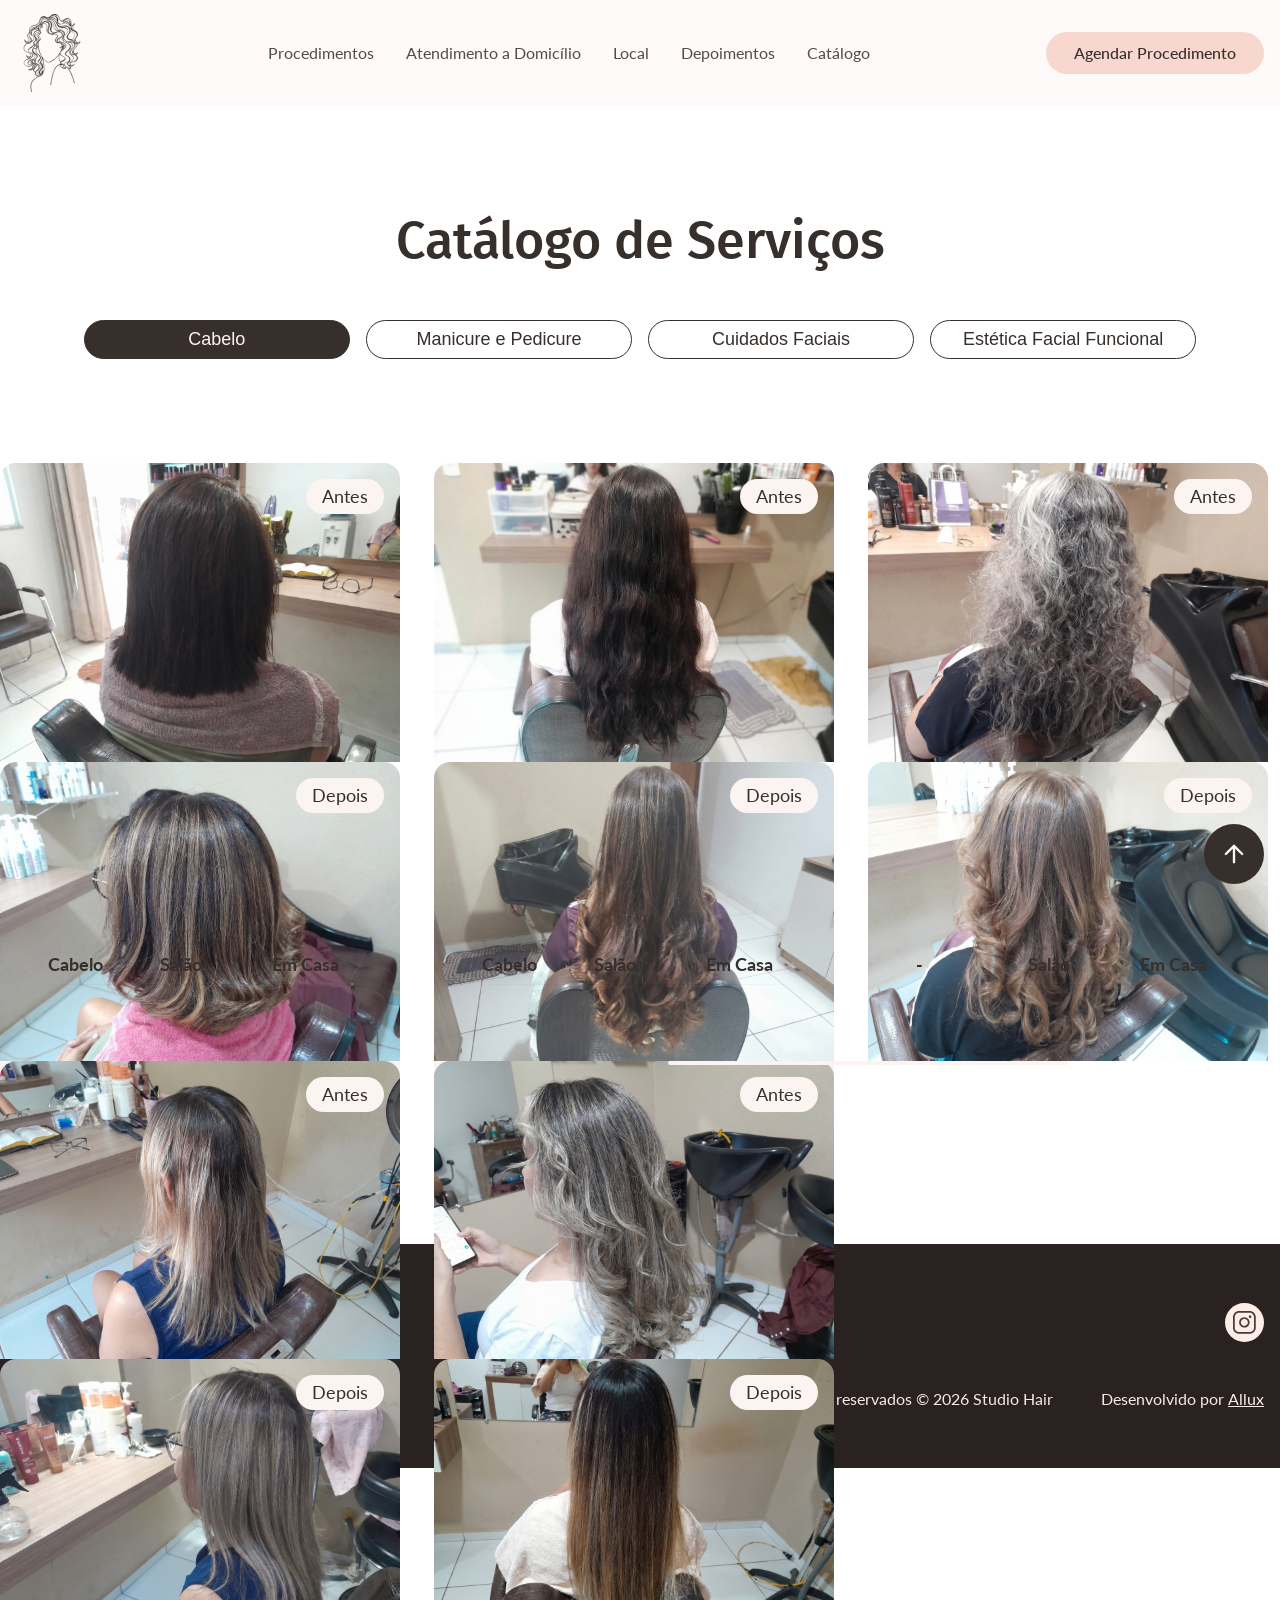
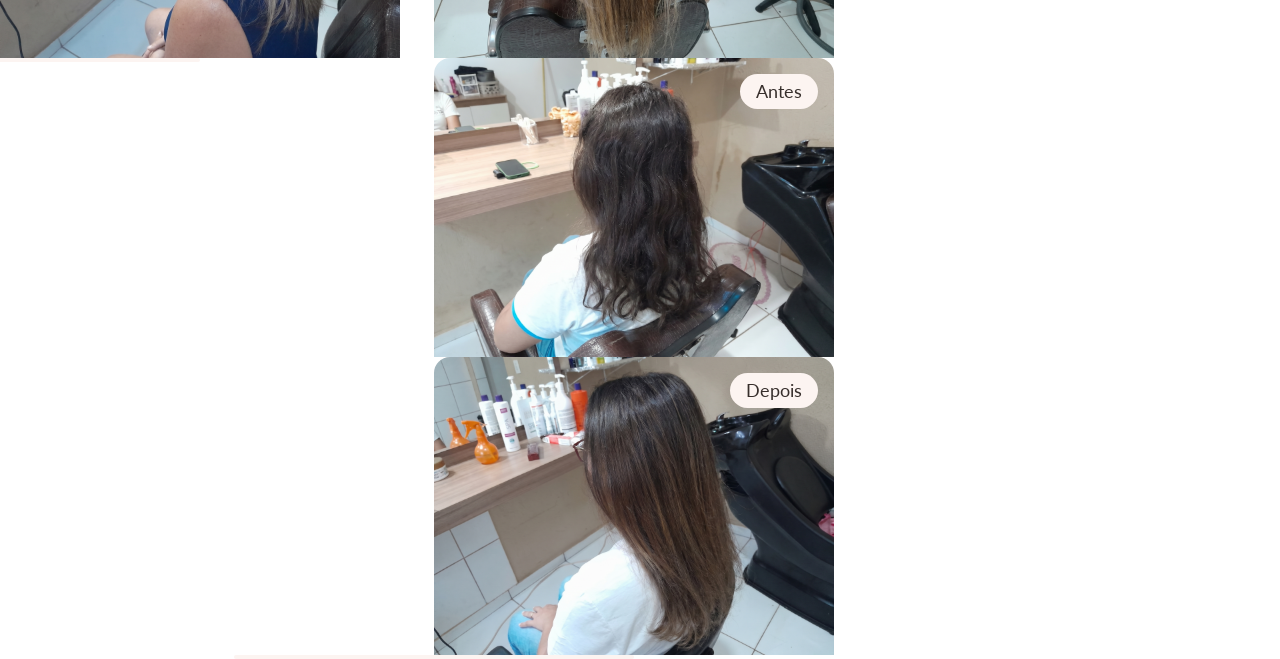
==== catalogo/index.html @ 872b5c4e "Envio de todos os arquivos do site studio hair" ====
<!DOCTYPE html>
<html lang="pt-BR">

<head>
  <meta charset="UTF-8">
  <meta name="viewport" content="width=device-width, initial-scale=1.0">
  <title>Catálogo de Serviços — Studio Hair Maringá</title>
  <meta name="description" content="Veja todos os serviços e preços do Studio Hair — manicure, pedicure, progressiva, embelezamento facial e estética. Atendimento no salão e a domicílio em Maringá.">

  <!-- Canonical -->
  <link rel="canonical" href="https://zambianchi-dev.github.io/Studio-Hair/catalogo.html">

  <!-- Favicon -->
  <link rel="icon" href="../assets/svg/favicon.svg" type="image/svg+xml">

  <!-- Open Graph -->
  <meta property="og:title" content="Catálogo de Serviços — Studio Hair Maringá">
  <meta property="og:description" content="Veja todos os serviços e preços do Studio Hair — manicure, pedicure, cabelo, cuidados faciais e estética. Atendimento no salão e a domicílio em Maringá.">
  <meta property="og:image" content="https://zambianchi-dev.github.io/Studio-Hair/assets/img/hero-woman.jpg">
  <meta property="og:url" content="https://zambianchi-dev.github.io/Studio-Hair/catalogo.html">
  <meta property="og:type" content="website">
  <meta property="og:locale" content="pt_BR">

  <!-- CSS do Swiper -->
  <link rel="stylesheet" href="https://cdn.jsdelivr.net/npm/swiper@12/swiper-bundle.min.css">
  <link rel="preconnect" href="https://fonts.googleapis.com">
  <link rel="preconnect" href="https://fonts.gstatic.com" crossorigin>
  <link href="https://fonts.googleapis.com/css2?family=Fira+Sans:wght@400;500;600;700&family=Lato:wght@400;700&display=swap" rel="stylesheet">
  <link rel="stylesheet" href="../css/style.min.css">
</head>

<body>

  <!-- ===================== HEADER ===================== -->
  <header>
    <div class="container nav-inner">
      <a href="../" class="nav-logo"><img src="../assets/svg/logo.svg" alt="Studio Hair — Salão de Beleza"></a>
      <nav aria-label="Menu principal">
        <ul class="nav-links">
          <li><a href="index.html#procedimentos">Procedimentos</a></li>
          <li><a href="index.html#domicilio">Atendimento a Domicílio</a></li>
          <li><a href="index.html#local">Local</a></li>
          <li><a href="index.html#depoimentos">Depoimentos</a></li>
          <li><a href="catalogo.html">Catálogo</a></li>
        </ul>
      </nav>
      <a href="https://wa.me/[NUMERO_WHATSAPP]" class="btn btn-primary nav-cta" target="_blank" rel="noopener">
        Agendar Procedimento
      </a>
      <div class="hamburger" id="hamburger" aria-label="Abrir menu" role="button" aria-expanded="false">
        <span class="line-1"></span>
        <span class="line-2"></span>
      </div>
    </div>
  </header>

  <div class="mobile-overlay" id="mobileMenu" aria-hidden="true">
    <div class="mobile-overlay__content">
      <h4>Menu</h4>
      <nav class="mobile-overlay__nav" aria-label="Menu mobile">
        <ul class="mobile-overlay__list">
          <li class="mobile-overlay__itens">
            <a class="mobile-overlay__link" href="index.html#procedimentos">Procedimentos</a>
          </li>
          <li class="mobile-overlay__itens"><a href="index.html#domicilio">Atendimento a Domicílio</a></li>
          <li class="mobile-overlay__itens"><a href="index.html#local">Local</a></li>
          <li class="mobile-overlay__itens"><a href="index.html#depoimentos">Depoimentos</a></li>
          <li class="mobile-overlay__itens"><a href="catalogo.html">Catálogo</a></li>
        </ul>
      </nav>
      <a href="https://www.instagram.com/valdineiagoncalves777/" class="social-icon" target="_blank" rel="noopener" aria-label="Instagram do Studio Hair">
        <img src="../assets/svg/InstagramLogo.svg" alt="Instagram">
      </a>
    </div>
  </div>

  <main>

    <!-- ===================== CATALOG HEADER ===================== -->
    <section class="catalog-header" id="CatalogoHeader">
      <div class="container catalog-header__container">
        <h1>Catálogo de Serviços</h1>
        <nav class="catalog__tabs category-pills" aria-label="Categorias de serviços">
          <button data-tab="Cabelo" class="pill" onclick="showTab('Cabelo')">Cabelo</button>
          <button data-tab="ManicurePedicure" class="pill" onclick="showTab('ManicurePedicure')">Manicure e Pedicure</button>
          <button data-tab="EmbelezamentoFacial" class="pill" onclick="showTab('EmbelezamentoFacial')">Cuidados Faciais</button>
          <button data-tab="EsteticaFacialFuncional" class="pill" onclick="showTab('EsteticaFacialFuncional')">Estética Facial Funcional</button>
        </nav>
      </div>
    </section>

    <section id="catalogo" class="catalog-section">

      <!-- ===================== CABELO ===================== -->
      <div class="container catalog__container" id="Cabelo">

        <!-- CARD: Progressiva Orgânica -->
        <div class="card-procedures">
          <div class="swiper">
            <div class="swiper-wrapper">
              <div class="swiper-slide antes"><img src="../assets/img/cabelos/liso-curto-antes.webp" alt="Cabelo curto antes da progressiva orgânica"></div>
              <div class="swiper-slide depois"><img src="../assets/img/cabelos/liso-curto-depois.webp" alt="Cabelo curto depois da progressiva orgânica no Studio Hair"></div>
              <div class="swiper-slide antes"><img src="../assets/img/cabelos/loiro-liso-antes.webp" alt="Cabelo loiro antes da progressiva orgânica"></div>
              <div class="swiper-slide depois"><img src="../assets/img/cabelos/loiro-liso-depois.webp" alt="Cabelo loiro liso depois da progressiva orgânica"></div>
            </div>
            <div class="swiper-pagination"></div>
            <div class="swiper-button-prev"></div>
            <div class="swiper-button-next"></div>
          </div>
          <div class="card-procedures__content column">
            <h3>Progressiva Orgânica</h3>
            <div class="price-table">
              <table>
                <thead>
                  <tr>
                    <th>Cabelo</th>
                    <th>Salão</th>
                    <th>Em Casa</th>
                  </tr>
                </thead>
                <tbody>
                  <tr>
                    <td>Curto</td>
                    <td>R$160,00</td>
                    <td>R$180,00</td>
                  </tr>
                  <tr>
                    <td>Médio</td>
                    <td>R$180,00</td>
                    <td>R$200,00</td>
                  </tr>
                  <tr>
                    <td>Grande</td>
                    <td>R$230,00</td>
                    <td>R$260,00</td>
                  </tr>
                  <tr>
                    <td>Extra G</td>
                    <td>R$250,00</td>
                    <td>R$300,00</td>
                  </tr>
                </tbody>
              </table>
            </div>
          </div>
        </div>
        <!-- FIM CARD -->

        <!-- CARD: Progressiva Com Formol -->
        <div class="card-procedures">
          <div class="swiper">
            <div class="swiper-wrapper">
              <div class="swiper-slide antes"><img src="../assets/img/cabelos/enrolado-vermelho-antes.webp" alt="Cabelo enrolado vermelho antes da progressiva com formol"></div>
              <div class="swiper-slide depois"><img src="../assets/img/cabelos/enrolado-vermelho-depois.webp" alt="Cabelo vermelho liso depois da progressiva com formol"></div>
              <div class="swiper-slide antes"><img src="../assets/img/cabelos/liso-ondulado-loiro-antes.webp" alt="Cabelo loiro ondulado antes da progressiva"></div>
              <div class="swiper-slide depois"><img src="../assets/img/cabelos/liso-loiro-ondulado-depois.webp" alt="Cabelo loiro liso depois da progressiva com formol"></div>
              <div class="swiper-slide antes"><img src="../assets/img/cabelos/loiro-ondulado-antes.webp" alt="Cabelo loiro ondulado antes do alisamento"></div>
              <div class="swiper-slide depois"><img src="../assets/img/cabelos/loiro-ondulado-depois.webp" alt="Cabelo loiro liso depois do alisamento no Studio Hair"></div>
            </div>
            <div class="swiper-pagination"></div>
            <div class="swiper-button-prev"></div>
            <div class="swiper-button-next"></div>
          </div>
          <div class="card-procedures__content column">
            <h3>Progressiva Com Formol</h3>
            <div class="price-table">
              <table>
                <thead>
                  <tr>
                    <th>Cabelo</th>
                    <th>Salão</th>
                    <th>Em Casa</th>
                  </tr>
                </thead>
                <tbody>
                  <tr>
                    <td>Curto</td>
                    <td>R$130,00</td>
                    <td>R$160,00</td>
                  </tr>
                  <tr>
                    <td>Médio</td>
                    <td>R$160,00</td>
                    <td>R$185,00</td>
                  </tr>
                  <tr>
                    <td>Grande</td>
                    <td>R$200,00</td>
                    <td>R$230,00</td>
                  </tr>
                  <tr>
                    <td>Extra G</td>
                    <td>R$280,00</td>
                    <td>R$280,00</td>
                  </tr>
                </tbody>
              </table>
            </div>
          </div>
        </div>
        <!-- FIM CARD -->

        <!-- CARD: Mechas -->
        <div class="card-procedures">
          <div class="swiper">
            <div class="swiper-wrapper">
              <div class="swiper-slide antes"><img src="../assets/img/cabelos/cacheado-antes.webp" alt="Cabelo cacheado antes das mechas"></div>
              <div class="swiper-slide depois"><img src="../assets/img/cabelos/cacheado-depois.webp" alt="Cabelo cacheado com mechas depois do procedimento no Studio Hair"></div>
            </div>
            <div class="swiper-pagination"></div>
            <div class="swiper-button-prev"></div>
            <div class="swiper-button-next"></div>
          </div>
          <div class="card-procedures__content column">
            <h3>Mechas</h3>
            <div class="price-table">
              <table>
                <thead>
                  <tr>
                    <th>-</th>
                    <th>Salão</th>
                    <th>Em Casa</th>
                  </tr>
                </thead>
                <tbody>
                  <tr>
                    <td>A partir</td>
                    <td>R$300,00</td>
                    <td>R$300,00</td>
                  </tr>
                </tbody>
              </table>
            </div>
          </div>
        </div>
        <!-- FIM CARD -->

      </div>

      <!-- ===================== MANICURE & PEDICURE ===================== -->
      <div class="container catalog__container" id="ManicurePedicure">

        <!-- CARD: Tradicional -->
        <div class="card-procedures">
          <div class="swiper">
            <div class="swiper-wrapper">
              <div class="swiper-slide"><img src="../assets/img/unhas/rosa-claro.webp" alt="Esmaltação tradicional rosa claro — manicure no Studio Hair"></div>
            </div>
            <div class="swiper-pagination"></div>
            <div class="swiper-button-prev"></div>
            <div class="swiper-button-next"></div>
          </div>
          <div class="card-procedures__content column">
            <h3>Tradicional</h3>
            <div class="price-table">
              <table>
                <thead>
                  <tr>
                    <th>Parte</th>
                    <th>Salão</th>
                    <th>Em Casa</th>
                  </tr>
                </thead>
                <tbody>
                  <tr>
                    <td>Mão</td>
                    <td>R$35,00</td>
                    <td>R$40,00</td>
                  </tr>
                  <tr>
                    <td>Pé</td>
                    <td>R$40,00</td>
                    <td>R$50,00</td>
                  </tr>
                  <tr>
                    <td>Pé e Mão</td>
                    <td>R$60,00</td>
                    <td>R$80,00</td>
                  </tr>
                </tbody>
              </table>
            </div>
          </div>
        </div>
        <!-- FIM CARD -->

        <!-- CARD: Esmaltação em Gel -->
        <div class="card-procedures">
          <div class="swiper">
            <div class="swiper-wrapper">
              <div class="swiper-slide"><img src="../assets/img/unhas/azul-escuro.webp" alt="Esmaltação em gel azul escuro — manicure no Studio Hair"></div>
            </div>
            <div class="swiper-pagination"></div>
            <div class="swiper-button-prev"></div>
            <div class="swiper-button-next"></div>
          </div>
          <div class="card-procedures__content column">
            <h3>Esmaltação Em Gel</h3>
            <div class="price-table">
              <table>
                <thead>
                  <tr>
                    <th>Parte</th>
                    <th>Salão</th>
                    <th>Em Casa</th>
                  </tr>
                </thead>
                <tbody>
                  <tr>
                    <td>Mão</td>
                    <td>R$60,00</td>
                    <td>R$75,00</td>
                  </tr>
                  <tr>
                    <td>Pé</td>
                    <td>R$65,00</td>
                    <td>R$80,00</td>
                  </tr>
                  <tr>
                    <td>Pé e Mão</td>
                    <td>R$120,00</td>
                    <td>R$150,00</td>
                  </tr>
                </tbody>
              </table>
            </div>
          </div>
        </div>
        <!-- FIM CARD -->

        <!-- CARD: Alongamento -->
        <div class="card-procedures">
          <div class="swiper">
            <div class="swiper-wrapper">
              <div class="swiper-slide"><img src="../assets/img/unhas/francesinha-vermelha.webp" alt="Alongamento de unhas francesinha vermelha — Studio Hair Maringá"></div>
            </div>
            <div class="swiper-pagination"></div>
            <div class="swiper-button-prev"></div>
            <div class="swiper-button-next"></div>
          </div>
          <div class="card-procedures__content column">
            <h3>Alongamento</h3>
            <div class="price-table">
              <table>
                <thead>
                  <tr>
                    <th>Molde</th>
                    <th>Salão</th>
                    <th>Em Casa</th>
                  </tr>
                </thead>
                <tbody>
                  <tr>
                    <td>F1</td>
                    <td>R$150,00</td>
                    <td>R$170,00</td>
                  </tr>
                </tbody>
              </table>
            </div>
          </div>
        </div>
        <!-- FIM CARD -->

        <!-- CARD: Manutenção -->
        <div class="card-procedures">
          <div class="swiper">
            <div class="swiper-wrapper">
              <div class="swiper-slide"><img src="../assets/img/unhas/vermelho.webp" alt="Manutenção de unhas em gel vermelho — Studio Hair"></div>
            </div>
            <div class="swiper-pagination"></div>
            <div class="swiper-button-prev"></div>
            <div class="swiper-button-next"></div>
          </div>
          <div class="card-procedures__content column">
            <h3>Manutenção</h3>
            <div class="price-table">
              <table>
                <thead>
                  <tr>
                    <th>Parte</th>
                    <th>Salão</th>
                    <th>Em Casa</th>
                  </tr>
                </thead>
                <tbody>
                  <tr>
                    <td>Mão</td>
                    <td>R$100,00</td>
                    <td>R$120,00</td>
                  </tr>
                  <tr>
                    <td>Pé</td>
                    <td>R$100,00</td>
                    <td>R$120,00</td>
                  </tr>
                </tbody>
              </table>
            </div>
          </div>
        </div>
        <!-- FIM CARD -->

      </div>

      <!-- ===================== EMBELEZAMENTO FACIAL ===================== -->
      <div class="container catalog__container" id="EmbelezamentoFacial">

        <!-- CARD: Design de Sobrancelha -->
        <div class="card-procedures">
          <div class="swiper">
            <div class="swiper-wrapper">
              <div class="swiper-slide antes"><img src="../assets/img/embele-facial/design-sobrancelha-antes.webp" alt="Sobrancelha antes do design no Studio Hair"></div>
              <div class="swiper-slide depois"><img src="../assets/img/embele-facial/design-sobrancelha-depois.webp" alt="Sobrancelha depois do design no Studio Hair Maringá"></div>
            </div>
            <div class="swiper-pagination"></div>
            <div class="swiper-button-prev"></div>
            <div class="swiper-button-next"></div>
          </div>
          <div class="card-procedures__content column">
            <h3>Design de Sobrancelha</h3>
            <div class="price-table">
              <table>
                <thead>
                  <tr>
                    <th>Tipo</th>
                    <th>Salão</th>
                    <th>Em Casa</th>
                  </tr>
                </thead>
                <tbody>
                  <tr>
                    <td>Remoção</td>
                    <td>R$40,00</td>
                    <td>R$55,00</td>
                  </tr>
                </tbody>
              </table>
            </div>
          </div>
        </div>
        <!-- FIM CARD -->

        <!-- CARD: Lash Lifting -->
        <div class="card-procedures">
          <div class="swiper">
            <div class="swiper-wrapper">
              <div class="swiper-slide"><img src="../assets/img/embele-facial/lash-lifiting.webp" alt="Lash lifting — cílios curvados e alongados no Studio Hair"></div>
            </div>
            <div class="swiper-pagination"></div>
            <div class="swiper-button-prev"></div>
            <div class="swiper-button-next"></div>
          </div>
          <div class="card-procedures__content column">
            <h3>Lash Lifting</h3>
            <div class="price-table">
              <table>
                <thead>
                  <tr>
                    <th>Tipo</th>
                    <th>Salão</th>
                    <th>Em Casa</th>
                  </tr>
                </thead>
                <tbody>
                  <tr>
                    <td>Lash lifting</td>
                    <td>R$90,00</td>
                    <td>R$105,00</td>
                  </tr>
                </tbody>
              </table>
            </div>
          </div>
        </div>
        <!-- FIM CARD -->

      </div>

      <!-- ===================== ESTETICA FACIAL FUNCIONAL ===================== -->
      <div class="container catalog__container" id="EsteticaFacialFuncional">

        <!-- CARD: Limpeza de Pele -->
        <div class="card-procedures">
          <div class="swiper">
            <div class="swiper-wrapper">
              <div class="swiper-slide antes"><img src="" alt="Limpeza de pele profissional no Studio Hair Maringá"></div>
              <div class="swiper-slide depois"><img src="" alt="Resultado da limpeza de pele profunda no Studio Hair"></div>
            </div>
            <div class="swiper-pagination"></div>
            <div class="swiper-button-prev"></div>
            <div class="swiper-button-next"></div>
          </div>
          <div class="card-procedures__content column">
            <h3>Limpeza de Pele</h3>
            <div class="price-table">
              <table>
                <thead>
                  <tr>
                    <th>Tipo</th>
                    <th>Salão</th>
                    <th>Em Casa</th>
                  </tr>
                </thead>
                <tbody>
                  <tr>
                    <td>Simples</td>
                    <td>R$120,00</td>
                    <td>R$135,00</td>
                  </tr>
                </tbody>
              </table>
            </div>
          </div>
        </div>
        <!-- FIM CARD -->

      </div>
    </section>

    <a class="icon-up" href="#CatalogoHeader" aria-label="Voltar ao topo">
      <svg width="24" height="24" viewBox="0 0 24 24" fill="none" xmlns="http://www.w3.org/2000/svg" aria-hidden="true">
        <g id="arrow-up">
          <path id="Vector" d="M12 19V5M12 5L5 12M12 5L19 12" stroke="black" stroke-width="2" stroke-linecap="round" stroke-linejoin="round" />
        </g>
      </svg>
    </a>

  </main>

  <!-- ===================== FOOTER ===================== -->
  <footer>
    <div class="container footer-container">
      <div class="footer-content">
        <a href="index.html"><img src="../assets/svg/logo-escrita.svg" alt="Studio Hair" class="logo-footer"></a>
        <a href="https://www.instagram.com/valdineiagoncalves777/" class="social-icon" target="_blank" rel="noopener" aria-label="Instagram do Studio Hair">
          <img src="../assets/svg/InstagramLogo.svg" alt="Instagram">
        </a>
      </div>
      <div class="footer-content">
        <nav aria-label="Links do rodapé">
          <ul class="nav-links-footer">
            <li><a href="index.html#procedimentos">Serviços</a></li>
            <li><a href="index.html#local">Sobre</a></li>
            <li><a href="index.html#depoimentos">Depoimentos</a></li>
            <li><a href="catalogo.html">Catálogo</a></li>
          </ul>
        </nav>
        <a href="index.html"><img src="../assets/svg/logo-escrita.svg" alt="Studio Hair" class="logo-footer-mobile"></a>
        <div class="politica-footer">
          <span>Todos os direitos reservados © 2026 Studio Hair</span>
          <span>Desenvolvido por <a href="https://allux.dev.br">Allux</a></span>
        </div>
      </div>
    </div>
  </footer>

  <script src="../js/app.js" defer></script>
  <script type="module">
    import Swiper from 'https://cdn.jsdelivr.net/npm/swiper@12/swiper-bundle.min.mjs'

    const swiper = new Swiper('.swiper', {
      direction: 'horizontal',
      spaceBetween: 16,
      loop: true,
      speed: 500,
      slidesPerView: 1,
      pagination: {
        el: '.swiper-pagination',
        type: 'bullets',
      },
      navigation: {
        nextEl: '.swiper-button-next',
        prevEl: '.swiper-button-prev',
      },
    });
  </script>

</body>

</html>
---- css/style.min.css ----
:root{--color-primary:#372f2c;--color-secondary:#574945;--color-accent:#f6c9bb;--color-accent-mid:#f8d8ce;--color-surface:#fbe8e2;--color-bg-alt:#fcede9;--color-bg:#fdfaf9;--color-text:#372f2c;--color-text-muted:#7a6a65;--font-heading:"Fira Sans",sans-serif;--font-body:"Lato",sans-serif;--space-xs:8px;--space-sm:16px;--space-md:32px;--space-lg:64px;--space-xl:96px;--space-2xl:128px;--max-width:1300px;--radius-sm:6px;--radius-md:12px;--radius-lg:24px}*,::after,::before{box-sizing:border-box;margin:0;padding:0}html{scroll-behavior:smooth;font-size:16px}body{font-family:var(--font-body);color:var(--color-text);line-height:1.65;-webkit-font-smoothing:antialiased}img{display:block;max-width:100%}a{color:inherit;text-decoration:none;font-family:Lato}.row{display:flex;flex-direction:row}.column{display:flex;flex-direction:column}.gap-8{gap:8px}.gap-16{gap:16px}.gap-24{gap:24px}h1,h2,h3,h4{font-family:var(--font-heading);font-weight:500;line-height:1.2;color:var(--color-primary)}h1{font-size:clamp(2rem, 6vw, 3.25rem)}h2{font-size:clamp(1.5rem, 4vw, 2.25rem)}h3{font-size:clamp(1.1rem, 2.5vw, 1.4rem);font-weight:500}p{line-height:1.4;color:var(--color-text-muted)}#depoimentos,#domicilio,#local,#procedimentos{scroll-margin-top:64px}.container{width:100%;max-width:1300px;margin:0 auto;padding:0 var(--space-sm)}.section-label{font-family:var(--font-body);font-size:.75rem;font-weight:500;letter-spacing:.12em;text-transform:uppercase;color:var(--color-secondary);margin-bottom:var(--space-xs)}.btn{display:inline-flex;align-items:center;gap:6px;font-family:Lato;font-size:1rem;font-weight:500;padding:8px 28px;border-radius:90px;border:none;cursor:pointer;text-decoration:none;transition:opacity .3s ease,transform .3s ease;white-space:nowrap}.btn:hover{opacity:.88;transform:translateY(-1px)}.btn-primary{background:var(--color-accent-mid);color:#372f2c}.btn-outline{background:0 0;color:var(--color-secondary);border:1px solid var(--color-secondary)}.btn-accent{background:var(--color-accent);color:var(--color-primary)}header{position:sticky;top:0;z-index:100;background:var(--color-bg);padding:14px 0}.nav-inner{display:flex;align-items:center;justify-content:space-between}.nav-logo{font-family:var(--font-heading);font-size:1.2rem;font-weight:600;color:var(--color-primary);letter-spacing:.04em}.nav-links{display:flex;list-style:none;gap:var(--space-md)}.nav-links a{font-size:1rem;font-weight:400;color:var(--color-secondary);transition:color .3s}.nav-links a:hover{color:var(--color-primary)}.hamburger{display:none;cursor:pointer;flex-direction:column;gap:6px;z-index:9999}.hamburger span{width:22px;height:2px;border-radius:4px;background:var(--color-primary);transform-origin:25%;transition:all .3s ease}.hamburger.active .line-1{rotate:45deg}.hamburger.active .line-2{rotate:-45deg}.mobile-overlay{position:fixed;top:0;left:0;width:100%;height:100%;background:#fff;z-index:9998;transform:translate(100%,102px);transition:transform .4s cubic-bezier(.8, 0, .2, 1);display:flex;flex-direction:column;font-family:atten-new,Sans-serif}.mobile-overlay.active{transform:translate(0,90px)}.mobile-overlay__nav a,.mobile-overlay__nav ul{font-size:20px;color:var(--color-text);list-style:none;padding:0;margin:0;text-align:center}.mobile-overlay__content{display:flex;flex-direction:column;align-items:center;padding:116px 0;gap:24px}.mobile-overlay__content h4{font-size:24px}.mobile-overlay__nav{margin-bottom:24px}.mobile-overlay__list{display:flex;flex-direction:column;gap:24px}@media (max-width:768px){.nav-links{display:none}.hamburger{display:flex;cursor:pointer;flex-direction:column;gap:6px;z-index:9999}}.hero{padding:clamp(60px,10vw,120px) 0;overflow:hidden}.hero-container{display:grid!important;grid-template-columns:1fr 1fr}.img-hero img{border-radius:24px;height:100%;object-fit:cover}.hero-inner{display:flex;flex-direction:column;max-width:660px}.hero h1{font-size:clamp(2.25rem, 7vw, 3.75rem);font-weight:600;color:var(--color-primary);margin-bottom:8px}.hero h1 em{font-style:normal;font-weight:400;color:var(--color-secondary)}.section-label{font-size:14px;font-weight:400;letter-spacing:5%;margin-left:4px;color:var(--color-secondary)}.hero-sub{font-size:1.1rem;font-weight:400;color:var(--color-text-muted);margin-left:4px;margin-bottom:32px;max-width:480px}.hero-actions{display:flex;flex-wrap:wrap;gap:var(--space-xs);margin-top:var(--space-xs)}.hero{position:relative}@media (max-width:1024px){.hero-container{grid-template-columns:1fr}.img-hero img{display:none}}.section-services{padding:clamp(60px,8vw,100px) 0;background:var(--color-bg-alt)}.section-header{margin-bottom:clamp(var(--space-md),5vw,var(--space-lg))}.section-header h2{margin-bottom:var(--space-xs)}.services-grid{display:grid;grid-template-columns:1fr;gap:var(--space-sm)}.service-card{background:var(--color-bg);border-radius:24px;display:flex;flex-direction:column;transition:box-shadow .2s ease,transform .2s ease}.service-card img{width:100%;object-fit:cover;border-radius:24px 24px 0 0}.service-card:nth-child(2) div img{object-position:bottom}.service-card:nth-child(3) div img{object-position:top}.service-card:nth-child(4) div img{object-position:center}.service-card .service-card__text{display:flex;flex-direction:column;padding:24px;gap:8px}.service-card:hover{box-shadow:var(--shadow-md);transform:translateY(-2px)}.service-card h3{font-size:1.05rem;color:var(--color-primary)}.service-card p{font-size:.9rem;flex:1}.service-card .btn{align-self:flex-start;margin-top:8px;padding:8px 18px;font-size:.82rem}@media (max-width:768px){.services-grid{grid-template-columns:1fr}.service-card img{max-height:448px}}@media (min-width:1024px){.services-grid{grid-template-columns:repeat(4,1fr)}}.section-domicilio{padding:clamp(60px,8vw,100px) 0;background:var(--color-bg);border-top:1px solid var(--color-accent-mid)}.domicilio-inner{display:grid;grid-template-columns:1fr;gap:var(--space-lg);align-items:center}.domicilio-content{display:flex;flex-direction:column}.section-domicilio img{border-radius:24px}.domicilio-content .section-label{margin-bottom:8px}.domicilio-content h2{margin-bottom:24px}.domicilio-bullets{list-style:none;display:flex;flex-direction:column;gap:8px;margin:4px 0 40px 0}.domicilio-bullets li{font-size:.9rem;color:var(--color-text-muted);padding-left:20px;position:relative}.domicilio-bullets li::before{content:"—";position:absolute;left:0;color:var(--color-accent);font-weight:600}.domicilio-content a{align-self:flex-start}.domicilio-visual{background:var(--color-surface);border-radius:var(--radius-lg);aspect-ratio:4/3;display:flex;align-items:center;justify-content:center;color:var(--color-text-muted);font-size:.875rem;font-style:italic}@media (min-width:860px){.domicilio-inner{grid-template-columns:1fr 1fr}}.section-sobre{padding:clamp(60px,8vw,100px) 0;background:var(--color-bg-alt)}.sobre-inner{display:flex;flex-direction:column;gap:48px;align-items:start}.sobre-inner>div{width:100%;display:flex;align-items:end;justify-content:space-between}.btn-primary.sobre{margin-bottom:8px}.sobre-photo{background:var(--color-surface);border-radius:var(--radius-lg);width:100%;height:488px;display:flex;align-items:center;justify-content:center;color:var(--color-text-muted);font-size:.875rem;font-style:italic}.sobre-content{width:100%;display:flex;flex-direction:row;justify-content:space-between;flex-wrap:wrap;gap:40px}.sobre-content div{flex:1 1 300px}.sobre-content h3{font-size:20px;font-weight:600;margin-bottom:8px;color:var(--color-secondary)}@media (min-width:860px){.sobre-inner{grid-template-columns:280px 1fr}}.section-depoimentos{padding:clamp(60px,8vw,100px) 0;background:var(--color-bg);border-top:1px solid var(--color-accent-mid)}.depoimentos-grid{display:grid;grid-template-columns:1fr;gap:var(--space-sm)}.depoimento-card{background:var(--color-surface);border-radius:var(--radius-md);padding:var(--space-md);display:flex;flex-direction:column;gap:var(--space-xs)}.depoimento-text{font-size:1.2rem;color:var(--color-secondary);flex:1;margin-bottom:32px}.depoimento-text::before{content:'"';font-family:var(--font-heading);font-size:2rem;line-height:1;color:var(--color-accent);display:block;margin-bottom:4px}.depoimento-author{display:flex;flex-direction:column;gap:2px}.depoimento-author strong{font-size:1rem;font-weight:500;font-family:Lato;line-height:21px;color:#473c39}.depoimento-author span{font-size:.8rem;color:var(--color-secondary);font-family:Lato;letter-spacing:.05em}@media (min-width:600px){.depoimentos-grid{grid-template-columns:1fr 1fr}}@media (min-width:1024px){.depoimentos-grid{grid-template-columns:repeat(3,1fr)}}.icon-up{display:flex;place-self:end;padding:16px;border-radius:100px;justify-content:center;align-items:center;background:#372f2c;position:fixed;bottom:16px;right:16px;z-index:9999;transition:background .3s ease}.icon-up:hover{background:#f8d8ce}.icon-up svg{width:28px;height:28px}.icon-up svg path{stroke:#fdfaf9;transition:stroke .3s ease}.icon-up:hover svg path{stroke:#372f2c}footer{background:#2a2220;padding:56px 0;text-align:center}.footer-container{display:flex;flex-direction:column;gap:40px}.footer-content{display:flex;justify-content:space-between;align-items:center;flex-wrap:wrap}.social-icon{padding:8px;background:var(--color-bg-alt);border-radius:100px}footer ul{display:flex;gap:20px}footer li{list-style:none;color:var(--color-bg-alt);transition:all .3s}footer li:hover{opacity:.9}footer a{color:var(--color-bg-alt);transition:all .3s}footer a:hover{color:var(--color-bg-alt);opacity:.8}.politica-footer{display:flex;gap:48px;color:var(--color-surface)}.politica-footer a{text-decoration:underline}.logo-footer-mobile{display:none;margin-bottom:32px}@media (max-width:768px){.footer-container{gap:24px}.footer-content{justify-content:center}footer ul{margin-bottom:24px}.logo-footer{display:none}.logo-footer-mobile{display:flex}.politica-footer{flex-direction:column;justify-content:center;align-items:center;gap:8px}footer span{color:var(--color-bg-alt);font-size:.8rem}}#Cabelo,#EmbelezamentoFacial,#EsteticaFacialFuncional,#ManicurePedicure{display:none}#Cabelo.active,#EmbelezamentoFacial.active,#EsteticaFacialFuncional.active,#ManicurePedicure.active{display:grid}.catalog-header__container{display:flex;flex-direction:column;gap:48px;justify-content:center;align-items:center;margin-top:104px!important}.category-pills{display:grid;grid-template-columns:repeat(4,1fr);gap:16px}.category-pills .pill{padding:8px 32px;border-radius:32px;border:1px solid #372f2c;background:0 0;color:#372f2c;font-size:18px;font-weight:400;transition:.3s ease;cursor:pointer}.pill:hover{background:#372f2c;color:#fcf4f1}.category-pills .pill.active{padding:6px 32px;border-radius:32px;border:1px solid #372f2c;background:#372f2c;color:#fef5f2;font-size:18px;font-weight:400}.catalog__container{display:grid;max-width:1300px;grid-template-columns:repeat(auto-fit,minmax(340px,400px));gap:34px;padding:104px 0!important;align-self:center}@media (max-width:768px){.catalog-header__container{gap:24px;margin-top:64px!important}.category-pills{gap:8px;grid-template-columns:repeat(2,1fr)}.category-pills .pill{padding:8px 8px;font-size:14px;text-align:center}.category-pills .pill.active{font-size:14px;padding:8px 8px}.catalog__container{max-width:358px;padding:56px 0!important}}.swiper{width:auto;height:388px}.swiper-slide img{width:100%;height:100%;object-fit:cover!important;border-radius:16px 16px 0 0}.swiper-slide{position:relative}.swiper-slide.antes::before{content:"Antes";width:auto;position:absolute;right:16px;top:16px;background:#fcf4f1;border-radius:32px;padding:8px 16px 8px 16px;font-family:Lato;font-size:18px;line-height:19px;color:#372f2c}.swiper-slide.depois::before{content:"Depois";width:auto;position:absolute;right:16px;top:16px;background:#fcf4f1;border-radius:32px;padding:8px 16px 8px 16px;font-family:Lato;font-size:18px;line-height:19px;color:#372f2c}.swiper-pagination{width:auto!important;border-radius:90px;background:#fcf4f1;text-align:center;left:50%!important;transform:translateX(-50%);padding:2px}.swiper-pagination-bullet{width:12px;height:12px;background:#817673;opacity:.5}.swiper-pagination-bullet-active{width:12px;height:12px;background:#817673;opacity:1}.swiper-button-next,.swiper-button-prev{display:none}.card-procedures{width:auto;max-width:412px}.card-procedures__content{padding:24px;border-radius:0 0 16px 16px;background:#fcf4f1}.card-procedures__content h3{color:#372f2c;text-align:center;margin-bottom:24px;margin-left:6px}.price-table{width:100%;margin:0 auto;background:#fff;border-radius:16px;overflow:hidden;padding:24px 24px 18px 24px}table{width:100%;border-collapse:collapse;table-layout:fixed}td:first-child,th:first-child{width:35%;text-align:left}td:nth-child(2),th:nth-child(2){width:35%;text-align:left}td:nth-child(3),th:nth-child(3){width:25%;text-align:left}thead{width:100%;position:relative}thead::after{content:"";width:100%;height:1px;position:absolute;background:linear-gradient(90deg,rgba(0,0,0,.02),rgba(0,0,0,.06),rgba(0,0,0,.02))}th{padding-bottom:4px!important;text-align:left;font-weight:700;font-size:18px;color:#372f2c}tbody tr:first-child td{padding-top:8px!important}td:first-child{font-size:16px;font-weight:500;color:#372f2c;font-family:Lato}td:nth-child(2),td:nth-child(3){font-weight:400;color:#757373}
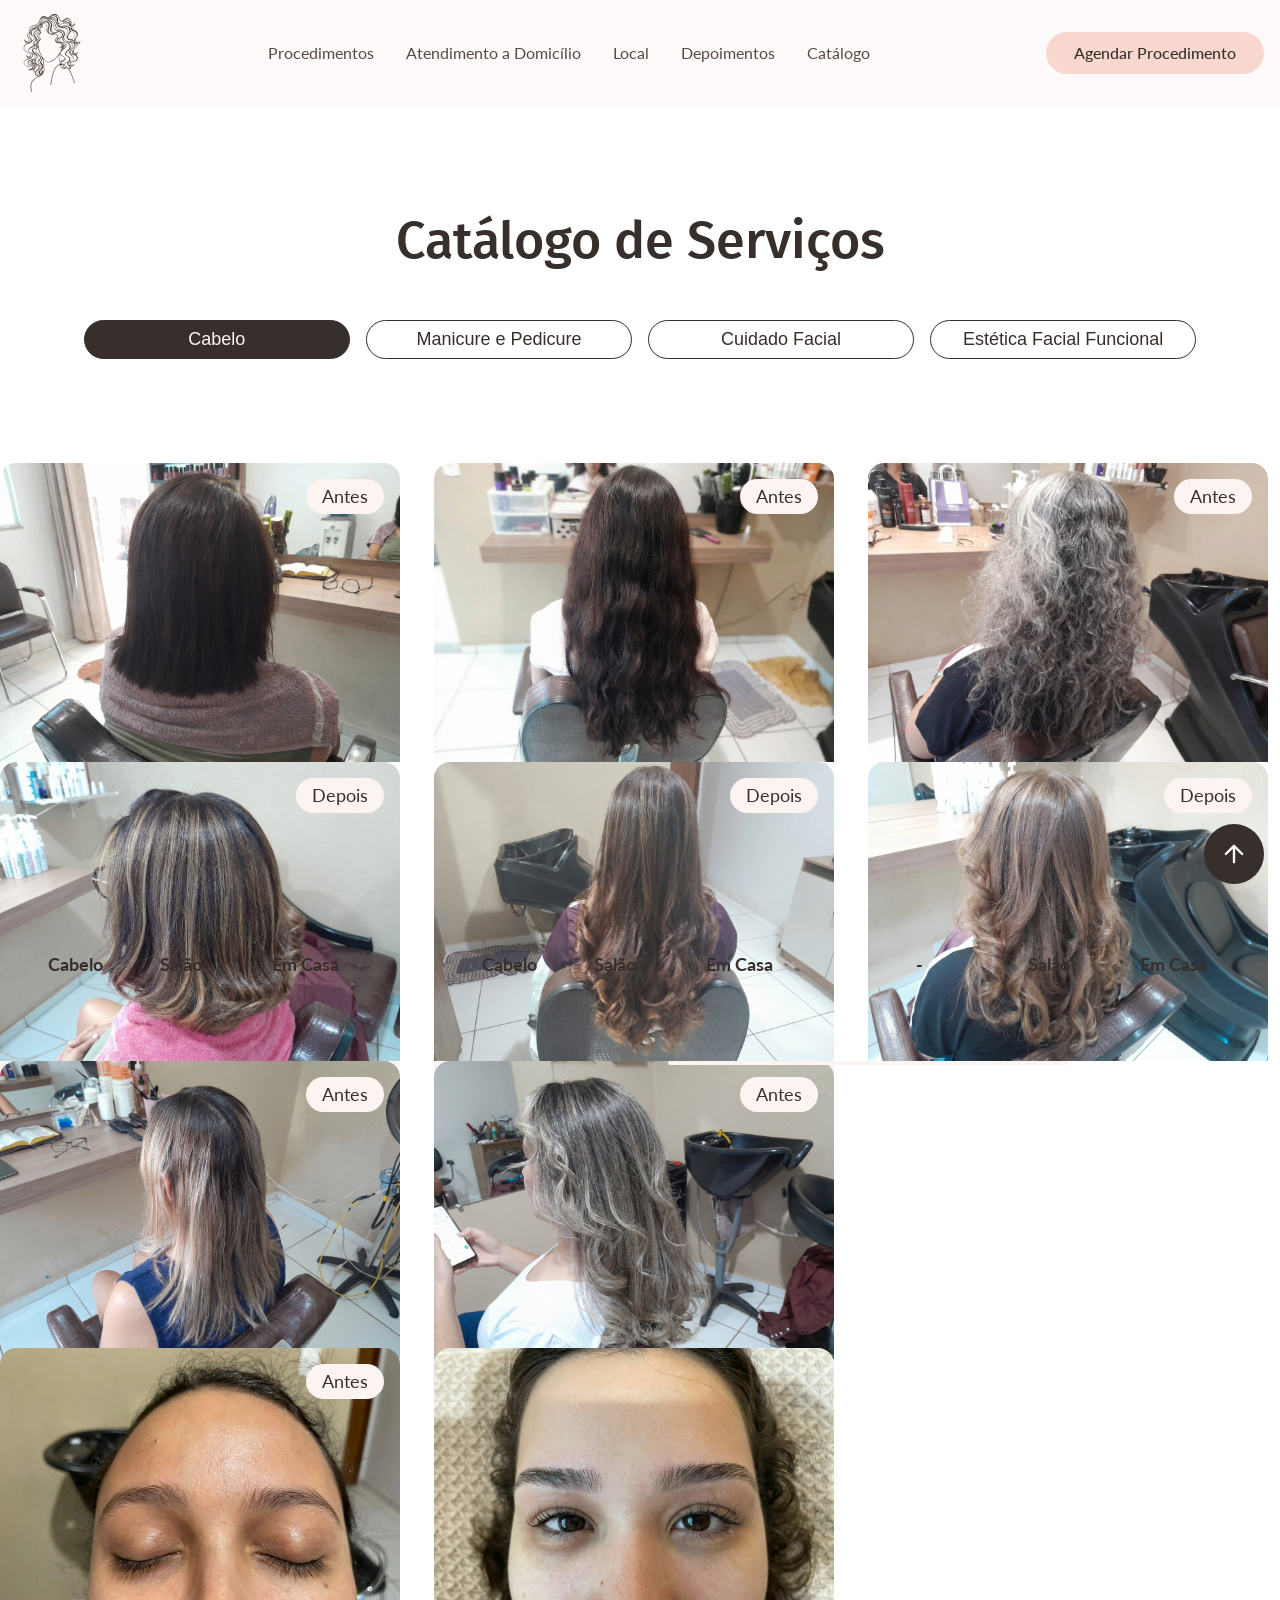
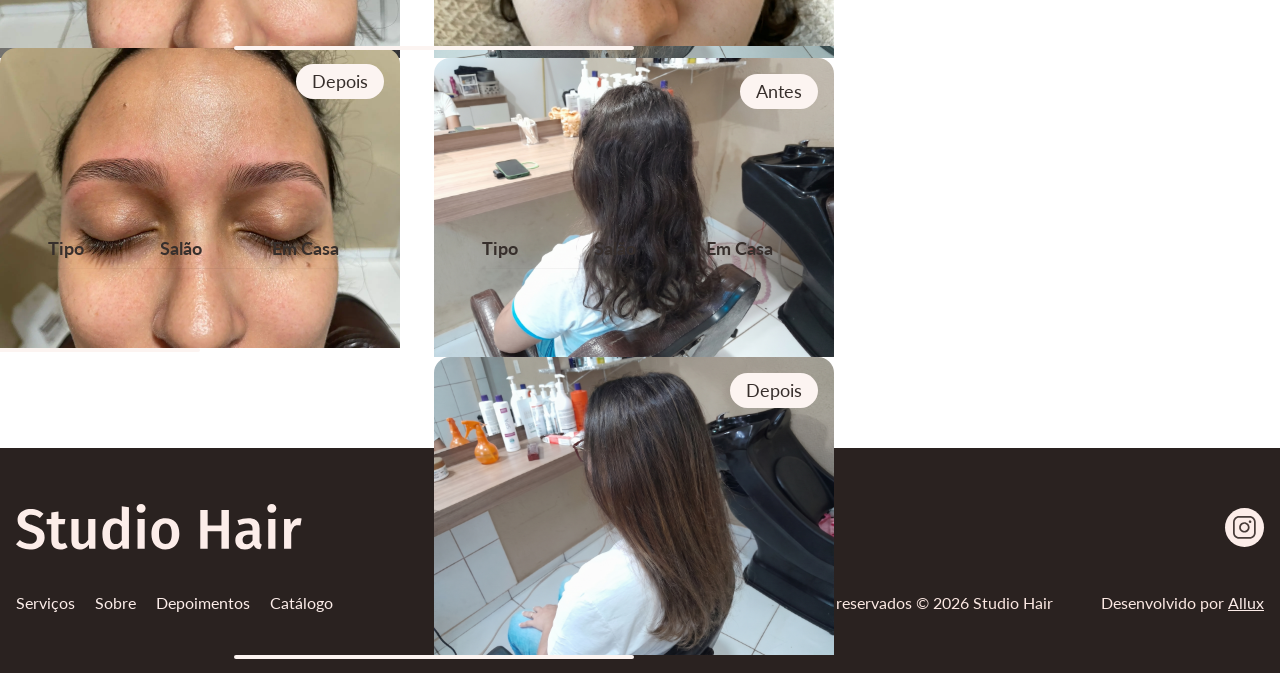
==== commit 867a0204: "Update index.html" ====
--- a/catalogo/index.html
+++ b/catalogo/index.html
@@ -37,14 +37,14 @@
       <a href="../" class="nav-logo"><img src="../assets/svg/logo.svg" alt="Studio Hair — Salão de Beleza"></a>
       <nav aria-label="Menu principal">
         <ul class="nav-links">
-          <li><a href="index.html#procedimentos">Procedimentos</a></li>
-          <li><a href="index.html#domicilio">Atendimento a Domicílio</a></li>
-          <li><a href="index.html#local">Local</a></li>
-          <li><a href="index.html#depoimentos">Depoimentos</a></li>
-          <li><a href="catalogo.html">Catálogo</a></li>
+          <li><a href="https://studiohair.github.io/studiohair/#procedimentos">Procedimentos</a></li>
+          <li><a href="https://studiohair.github.io/studiohair/#domicilio">Atendimento a Domicílio</a></li>
+          <li><a href="https://studiohair.github.io/studiohair/#local">Local</a></li>
+          <li><a href="https://studiohair.github.io/studiohair/#depoimentos">Depoimentos</a></li>
+          <li><a href="https://studiohair.github.io/studiohair/catalogo/">Catálogo</a></li>
         </ul>
       </nav>
-      <a href="https://wa.me/[NUMERO_WHATSAPP]" class="btn btn-primary nav-cta" target="_blank" rel="noopener">
+      <a href="https://wa.me/554491032830?text=Ol%C3%A1%20Valdineia%2C%20vim%20pelo%20site!%20Gostaria%20de%20marcar%20um%20hor%C3%A1rio." class="btn btn-primary nav-cta" target="_blank" rel="noopener">
         Agendar Procedimento
       </a>
       <div class="hamburger" id="hamburger" aria-label="Abrir menu" role="button" aria-expanded="false">
@@ -83,7 +83,7 @@
         <nav class="catalog__tabs category-pills" aria-label="Categorias de serviços">
           <button data-tab="Cabelo" class="pill" onclick="showTab('Cabelo')">Cabelo</button>
           <button data-tab="ManicurePedicure" class="pill" onclick="showTab('ManicurePedicure')">Manicure e Pedicure</button>
-          <button data-tab="EmbelezamentoFacial" class="pill" onclick="showTab('EmbelezamentoFacial')">Cuidados Faciais</button>
+          <button data-tab="CuidadoFacial" class="pill" onclick="showTab('CuidadoFacial')">Cuidado Facial</button>
           <button data-tab="EsteticaFacialFuncional" class="pill" onclick="showTab('EsteticaFacialFuncional')">Estética Facial Funcional</button>
         </nav>
       </div>
@@ -404,7 +404,7 @@
       </div>
 
       <!-- ===================== EMBELEZAMENTO FACIAL ===================== -->
-      <div class="container catalog__container" id="EmbelezamentoFacial">
+      <div class="container catalog__container" id="CuidadoFacial">
 
         <!-- CARD: Design de Sobrancelha -->
         <div class="card-procedures">
@@ -578,4 +578,4 @@
 
 </body>
 
-</html>+</html>
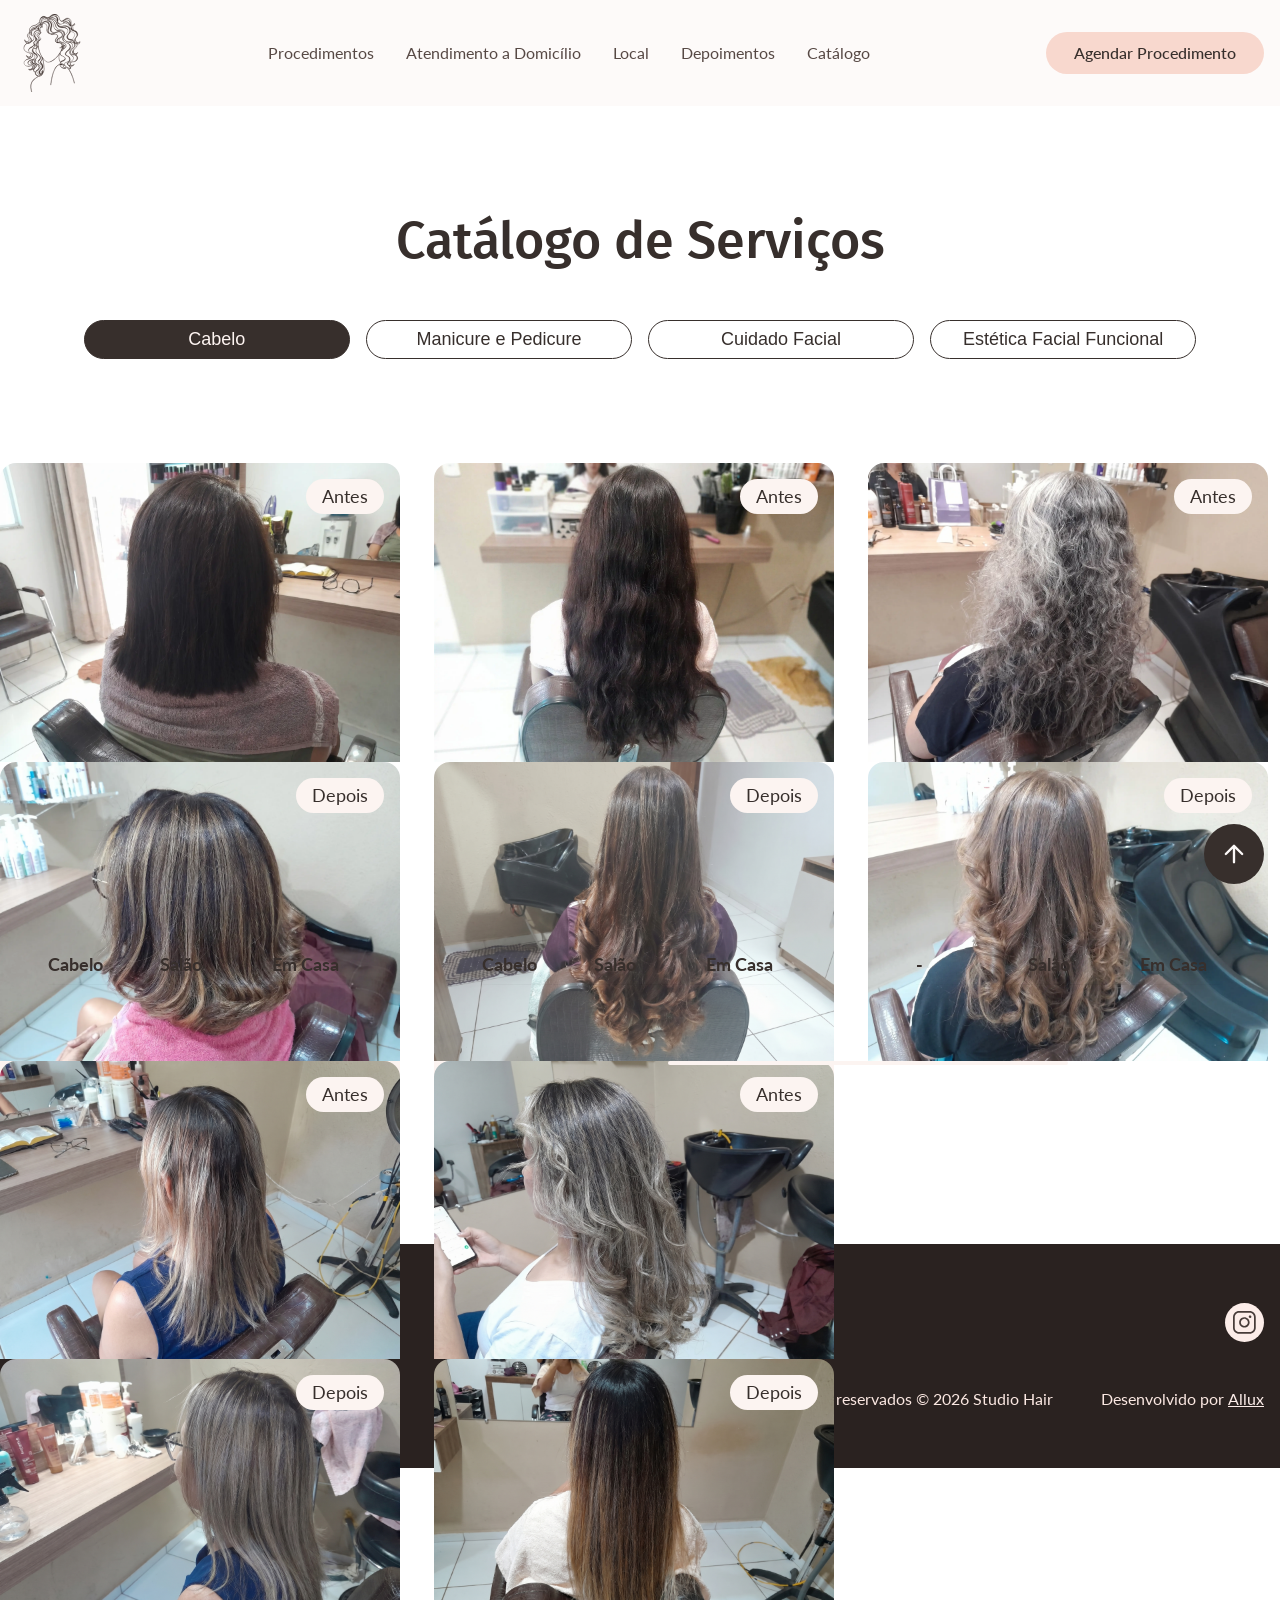
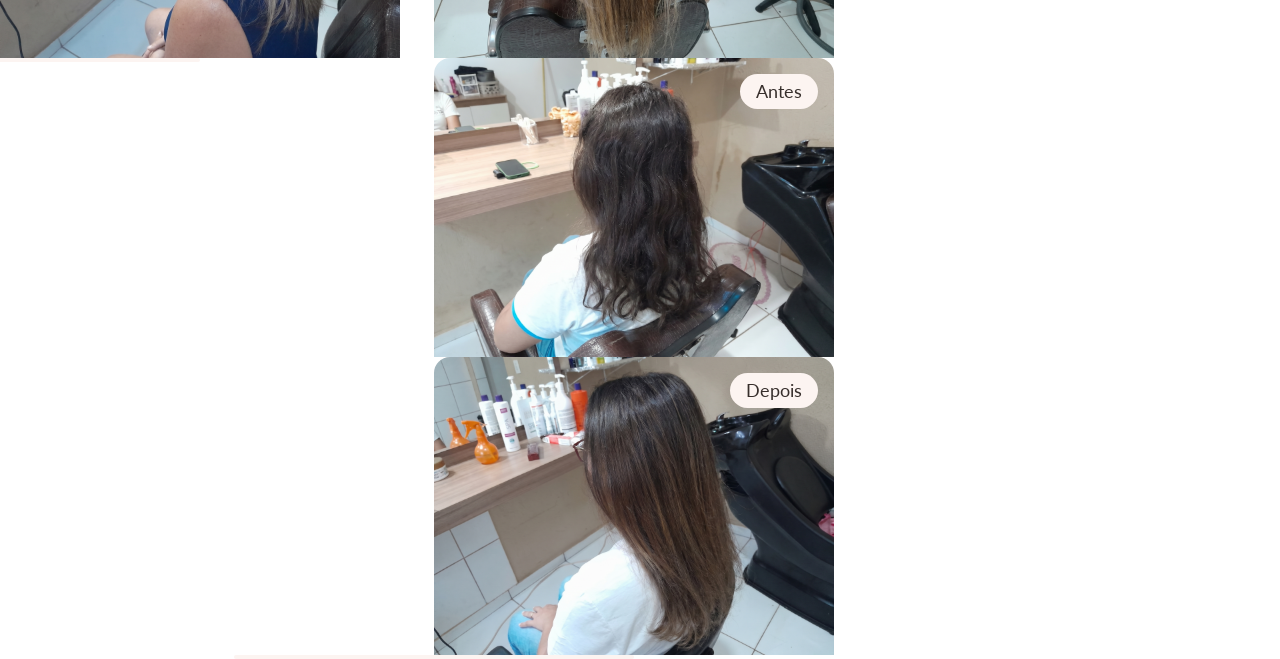
==== commit 62c3a922: "Update index.html" ====
--- a/catalogo/index.html
+++ b/catalogo/index.html
@@ -20,6 +20,16 @@
   <meta property="og:url" content="https://zambianchi-dev.github.io/Studio-Hair/catalogo.html">
   <meta property="og:type" content="website">
   <meta property="og:locale" content="pt_BR">
+
+  <!-- Google tag (gtag.js) -->
+  <script async src="https://www.googletagmanager.com/gtag/js?id=G-CDPDCEGR52"></script>
+  <script>
+    window.dataLayer = window.dataLayer || [];
+    function gtag(){dataLayer.push(arguments);}
+    gtag('js', new Date());
+  
+    gtag('config', 'G-CDPDCEGR52');
+  </script>
 
   <!-- CSS do Swiper -->
   <link rel="stylesheet" href="https://cdn.jsdelivr.net/npm/swiper@12/swiper-bundle.min.css">
--- a/css/style.min.css
+++ b/css/style.min.css
@@ -1 +1 @@
-:root{--color-primary:#372f2c;--color-secondary:#574945;--color-accent:#f6c9bb;--color-accent-mid:#f8d8ce;--color-surface:#fbe8e2;--color-bg-alt:#fcede9;--color-bg:#fdfaf9;--color-text:#372f2c;--color-text-muted:#7a6a65;--font-heading:"Fira Sans",sans-serif;--font-body:"Lato",sans-serif;--space-xs:8px;--space-sm:16px;--space-md:32px;--space-lg:64px;--space-xl:96px;--space-2xl:128px;--max-width:1300px;--radius-sm:6px;--radius-md:12px;--radius-lg:24px}*,::after,::before{box-sizing:border-box;margin:0;padding:0}html{scroll-behavior:smooth;font-size:16px}body{font-family:var(--font-body);color:var(--color-text);line-height:1.65;-webkit-font-smoothing:antialiased}img{display:block;max-width:100%}a{color:inherit;text-decoration:none;font-family:Lato}.row{display:flex;flex-direction:row}.column{display:flex;flex-direction:column}.gap-8{gap:8px}.gap-16{gap:16px}.gap-24{gap:24px}h1,h2,h3,h4{font-family:var(--font-heading);font-weight:500;line-height:1.2;color:var(--color-primary)}h1{font-size:clamp(2rem, 6vw, 3.25rem)}h2{font-size:clamp(1.5rem, 4vw, 2.25rem)}h3{font-size:clamp(1.1rem, 2.5vw, 1.4rem);font-weight:500}p{line-height:1.4;color:var(--color-text-muted)}#depoimentos,#domicilio,#local,#procedimentos{scroll-margin-top:64px}.container{width:100%;max-width:1300px;margin:0 auto;padding:0 var(--space-sm)}.section-label{font-family:var(--font-body);font-size:.75rem;font-weight:500;letter-spacing:.12em;text-transform:uppercase;color:var(--color-secondary);margin-bottom:var(--space-xs)}.btn{display:inline-flex;align-items:center;gap:6px;font-family:Lato;font-size:1rem;font-weight:500;padding:8px 28px;border-radius:90px;border:none;cursor:pointer;text-decoration:none;transition:opacity .3s ease,transform .3s ease;white-space:nowrap}.btn:hover{opacity:.88;transform:translateY(-1px)}.btn-primary{background:var(--color-accent-mid);color:#372f2c}.btn-outline{background:0 0;color:var(--color-secondary);border:1px solid var(--color-secondary)}.btn-accent{background:var(--color-accent);color:var(--color-primary)}header{position:sticky;top:0;z-index:100;background:var(--color-bg);padding:14px 0}.nav-inner{display:flex;align-items:center;justify-content:space-between}.nav-logo{font-family:var(--font-heading);font-size:1.2rem;font-weight:600;color:var(--color-primary);letter-spacing:.04em}.nav-links{display:flex;list-style:none;gap:var(--space-md)}.nav-links a{font-size:1rem;font-weight:400;color:var(--color-secondary);transition:color .3s}.nav-links a:hover{color:var(--color-primary)}.hamburger{display:none;cursor:pointer;flex-direction:column;gap:6px;z-index:9999}.hamburger span{width:22px;height:2px;border-radius:4px;background:var(--color-primary);transform-origin:25%;transition:all .3s ease}.hamburger.active .line-1{rotate:45deg}.hamburger.active .line-2{rotate:-45deg}.mobile-overlay{position:fixed;top:0;left:0;width:100%;height:100%;background:#fff;z-index:9998;transform:translate(100%,102px);transition:transform .4s cubic-bezier(.8, 0, .2, 1);display:flex;flex-direction:column;font-family:atten-new,Sans-serif}.mobile-overlay.active{transform:translate(0,90px)}.mobile-overlay__nav a,.mobile-overlay__nav ul{font-size:20px;color:var(--color-text);list-style:none;padding:0;margin:0;text-align:center}.mobile-overlay__content{display:flex;flex-direction:column;align-items:center;padding:116px 0;gap:24px}.mobile-overlay__content h4{font-size:24px}.mobile-overlay__nav{margin-bottom:24px}.mobile-overlay__list{display:flex;flex-direction:column;gap:24px}@media (max-width:768px){.nav-links{display:none}.hamburger{display:flex;cursor:pointer;flex-direction:column;gap:6px;z-index:9999}}.hero{padding:clamp(60px,10vw,120px) 0;overflow:hidden}.hero-container{display:grid!important;grid-template-columns:1fr 1fr}.img-hero img{border-radius:24px;height:100%;object-fit:cover}.hero-inner{display:flex;flex-direction:column;max-width:660px}.hero h1{font-size:clamp(2.25rem, 7vw, 3.75rem);font-weight:600;color:var(--color-primary);margin-bottom:8px}.hero h1 em{font-style:normal;font-weight:400;color:var(--color-secondary)}.section-label{font-size:14px;font-weight:400;letter-spacing:5%;margin-left:4px;color:var(--color-secondary)}.hero-sub{font-size:1.1rem;font-weight:400;color:var(--color-text-muted);margin-left:4px;margin-bottom:32px;max-width:480px}.hero-actions{display:flex;flex-wrap:wrap;gap:var(--space-xs);margin-top:var(--space-xs)}.hero{position:relative}@media (max-width:1024px){.hero-container{grid-template-columns:1fr}.img-hero img{display:none}}.section-services{padding:clamp(60px,8vw,100px) 0;background:var(--color-bg-alt)}.section-header{margin-bottom:clamp(var(--space-md),5vw,var(--space-lg))}.section-header h2{margin-bottom:var(--space-xs)}.services-grid{display:grid;grid-template-columns:1fr;gap:var(--space-sm)}.service-card{background:var(--color-bg);border-radius:24px;display:flex;flex-direction:column;transition:box-shadow .2s ease,transform .2s ease}.service-card img{width:100%;object-fit:cover;border-radius:24px 24px 0 0}.service-card:nth-child(2) div img{object-position:bottom}.service-card:nth-child(3) div img{object-position:top}.service-card:nth-child(4) div img{object-position:center}.service-card .service-card__text{display:flex;flex-direction:column;padding:24px;gap:8px}.service-card:hover{box-shadow:var(--shadow-md);transform:translateY(-2px)}.service-card h3{font-size:1.05rem;color:var(--color-primary)}.service-card p{font-size:.9rem;flex:1}.service-card .btn{align-self:flex-start;margin-top:8px;padding:8px 18px;font-size:.82rem}@media (max-width:768px){.services-grid{grid-template-columns:1fr}.service-card img{max-height:448px}}@media (min-width:1024px){.services-grid{grid-template-columns:repeat(4,1fr)}}.section-domicilio{padding:clamp(60px,8vw,100px) 0;background:var(--color-bg);border-top:1px solid var(--color-accent-mid)}.domicilio-inner{display:grid;grid-template-columns:1fr;gap:var(--space-lg);align-items:center}.domicilio-content{display:flex;flex-direction:column}.section-domicilio img{border-radius:24px}.domicilio-content .section-label{margin-bottom:8px}.domicilio-content h2{margin-bottom:24px}.domicilio-bullets{list-style:none;display:flex;flex-direction:column;gap:8px;margin:4px 0 40px 0}.domicilio-bullets li{font-size:.9rem;color:var(--color-text-muted);padding-left:20px;position:relative}.domicilio-bullets li::before{content:"—";position:absolute;left:0;color:var(--color-accent);font-weight:600}.domicilio-content a{align-self:flex-start}.domicilio-visual{background:var(--color-surface);border-radius:var(--radius-lg);aspect-ratio:4/3;display:flex;align-items:center;justify-content:center;color:var(--color-text-muted);font-size:.875rem;font-style:italic}@media (min-width:860px){.domicilio-inner{grid-template-columns:1fr 1fr}}.section-sobre{padding:clamp(60px,8vw,100px) 0;background:var(--color-bg-alt)}.sobre-inner{display:flex;flex-direction:column;gap:48px;align-items:start}.sobre-inner>div{width:100%;display:flex;align-items:end;justify-content:space-between}.btn-primary.sobre{margin-bottom:8px}.sobre-photo{background:var(--color-surface);border-radius:var(--radius-lg);width:100%;height:488px;display:flex;align-items:center;justify-content:center;color:var(--color-text-muted);font-size:.875rem;font-style:italic}.sobre-content{width:100%;display:flex;flex-direction:row;justify-content:space-between;flex-wrap:wrap;gap:40px}.sobre-content div{flex:1 1 300px}.sobre-content h3{font-size:20px;font-weight:600;margin-bottom:8px;color:var(--color-secondary)}@media (min-width:860px){.sobre-inner{grid-template-columns:280px 1fr}}.section-depoimentos{padding:clamp(60px,8vw,100px) 0;background:var(--color-bg);border-top:1px solid var(--color-accent-mid)}.depoimentos-grid{display:grid;grid-template-columns:1fr;gap:var(--space-sm)}.depoimento-card{background:var(--color-surface);border-radius:var(--radius-md);padding:var(--space-md);display:flex;flex-direction:column;gap:var(--space-xs)}.depoimento-text{font-size:1.2rem;color:var(--color-secondary);flex:1;margin-bottom:32px}.depoimento-text::before{content:'"';font-family:var(--font-heading);font-size:2rem;line-height:1;color:var(--color-accent);display:block;margin-bottom:4px}.depoimento-author{display:flex;flex-direction:column;gap:2px}.depoimento-author strong{font-size:1rem;font-weight:500;font-family:Lato;line-height:21px;color:#473c39}.depoimento-author span{font-size:.8rem;color:var(--color-secondary);font-family:Lato;letter-spacing:.05em}@media (min-width:600px){.depoimentos-grid{grid-template-columns:1fr 1fr}}@media (min-width:1024px){.depoimentos-grid{grid-template-columns:repeat(3,1fr)}}.icon-up{display:flex;place-self:end;padding:16px;border-radius:100px;justify-content:center;align-items:center;background:#372f2c;position:fixed;bottom:16px;right:16px;z-index:9999;transition:background .3s ease}.icon-up:hover{background:#f8d8ce}.icon-up svg{width:28px;height:28px}.icon-up svg path{stroke:#fdfaf9;transition:stroke .3s ease}.icon-up:hover svg path{stroke:#372f2c}footer{background:#2a2220;padding:56px 0;text-align:center}.footer-container{display:flex;flex-direction:column;gap:40px}.footer-content{display:flex;justify-content:space-between;align-items:center;flex-wrap:wrap}.social-icon{padding:8px;background:var(--color-bg-alt);border-radius:100px}footer ul{display:flex;gap:20px}footer li{list-style:none;color:var(--color-bg-alt);transition:all .3s}footer li:hover{opacity:.9}footer a{color:var(--color-bg-alt);transition:all .3s}footer a:hover{color:var(--color-bg-alt);opacity:.8}.politica-footer{display:flex;gap:48px;color:var(--color-surface)}.politica-footer a{text-decoration:underline}.logo-footer-mobile{display:none;margin-bottom:32px}@media (max-width:768px){.footer-container{gap:24px}.footer-content{justify-content:center}footer ul{margin-bottom:24px}.logo-footer{display:none}.logo-footer-mobile{display:flex}.politica-footer{flex-direction:column;justify-content:center;align-items:center;gap:8px}footer span{color:var(--color-bg-alt);font-size:.8rem}}#Cabelo,#EmbelezamentoFacial,#EsteticaFacialFuncional,#ManicurePedicure{display:none}#Cabelo.active,#EmbelezamentoFacial.active,#EsteticaFacialFuncional.active,#ManicurePedicure.active{display:grid}.catalog-header__container{display:flex;flex-direction:column;gap:48px;justify-content:center;align-items:center;margin-top:104px!important}.category-pills{display:grid;grid-template-columns:repeat(4,1fr);gap:16px}.category-pills .pill{padding:8px 32px;border-radius:32px;border:1px solid #372f2c;background:0 0;color:#372f2c;font-size:18px;font-weight:400;transition:.3s ease;cursor:pointer}.pill:hover{background:#372f2c;color:#fcf4f1}.category-pills .pill.active{padding:6px 32px;border-radius:32px;border:1px solid #372f2c;background:#372f2c;color:#fef5f2;font-size:18px;font-weight:400}.catalog__container{display:grid;max-width:1300px;grid-template-columns:repeat(auto-fit,minmax(340px,400px));gap:34px;padding:104px 0!important;align-self:center}@media (max-width:768px){.catalog-header__container{gap:24px;margin-top:64px!important}.category-pills{gap:8px;grid-template-columns:repeat(2,1fr)}.category-pills .pill{padding:8px 8px;font-size:14px;text-align:center}.category-pills .pill.active{font-size:14px;padding:8px 8px}.catalog__container{max-width:358px;padding:56px 0!important}}.swiper{width:auto;height:388px}.swiper-slide img{width:100%;height:100%;object-fit:cover!important;border-radius:16px 16px 0 0}.swiper-slide{position:relative}.swiper-slide.antes::before{content:"Antes";width:auto;position:absolute;right:16px;top:16px;background:#fcf4f1;border-radius:32px;padding:8px 16px 8px 16px;font-family:Lato;font-size:18px;line-height:19px;color:#372f2c}.swiper-slide.depois::before{content:"Depois";width:auto;position:absolute;right:16px;top:16px;background:#fcf4f1;border-radius:32px;padding:8px 16px 8px 16px;font-family:Lato;font-size:18px;line-height:19px;color:#372f2c}.swiper-pagination{width:auto!important;border-radius:90px;background:#fcf4f1;text-align:center;left:50%!important;transform:translateX(-50%);padding:2px}.swiper-pagination-bullet{width:12px;height:12px;background:#817673;opacity:.5}.swiper-pagination-bullet-active{width:12px;height:12px;background:#817673;opacity:1}.swiper-button-next,.swiper-button-prev{display:none}.card-procedures{width:auto;max-width:412px}.card-procedures__content{padding:24px;border-radius:0 0 16px 16px;background:#fcf4f1}.card-procedures__content h3{color:#372f2c;text-align:center;margin-bottom:24px;margin-left:6px}.price-table{width:100%;margin:0 auto;background:#fff;border-radius:16px;overflow:hidden;padding:24px 24px 18px 24px}table{width:100%;border-collapse:collapse;table-layout:fixed}td:first-child,th:first-child{width:35%;text-align:left}td:nth-child(2),th:nth-child(2){width:35%;text-align:left}td:nth-child(3),th:nth-child(3){width:25%;text-align:left}thead{width:100%;position:relative}thead::after{content:"";width:100%;height:1px;position:absolute;background:linear-gradient(90deg,rgba(0,0,0,.02),rgba(0,0,0,.06),rgba(0,0,0,.02))}th{padding-bottom:4px!important;text-align:left;font-weight:700;font-size:18px;color:#372f2c}tbody tr:first-child td{padding-top:8px!important}td:first-child{font-size:16px;font-weight:500;color:#372f2c;font-family:Lato}td:nth-child(2),td:nth-child(3){font-weight:400;color:#757373}+:root{--color-primary:#372f2c;--color-secondary:#574945;--color-accent:#f6c9bb;--color-accent-mid:#f8d8ce;--color-surface:#fbe8e2;--color-bg-alt:#fcede9;--color-bg:#fdfaf9;--color-text:#372f2c;--color-text-muted:#7a6a65;--font-heading:"Fira Sans",sans-serif;--font-body:"Lato",sans-serif;--space-xs:8px;--space-sm:16px;--space-md:32px;--space-lg:64px;--space-xl:96px;--space-2xl:128px;--max-width:1300px;--radius-sm:6px;--radius-md:12px;--radius-lg:24px}*,::after,::before{box-sizing:border-box;margin:0;padding:0}html{scroll-behavior:smooth;font-size:16px}body{font-family:var(--font-body);color:var(--color-text);line-height:1.65;-webkit-font-smoothing:antialiased}img{display:block;max-width:100%}a{color:inherit;text-decoration:none;font-family:Lato}.row{display:flex;flex-direction:row}.column{display:flex;flex-direction:column}.gap-8{gap:8px}.gap-16{gap:16px}.gap-24{gap:24px}h1,h2,h3,h4{font-family:var(--font-heading);font-weight:500;line-height:1.2;color:var(--color-primary)}h1{font-size:clamp(2rem, 6vw, 3.25rem)}h2{font-size:clamp(1.5rem, 4vw, 2.25rem)}h3{font-size:clamp(1.1rem, 2.5vw, 1.4rem);font-weight:500}p{line-height:1.4;color:var(--color-text-muted)}#depoimentos,#domicilio,#local,#procedimentos{scroll-margin-top:64px}.container{width:100%;max-width:1300px;margin:0 auto;padding:0 var(--space-sm)}.section-label{font-family:var(--font-body);font-size:.75rem;font-weight:500;letter-spacing:.12em;text-transform:uppercase;color:var(--color-secondary);margin-bottom:var(--space-xs)}.btn{display:inline-flex;align-items:center;gap:6px;font-family:Lato;font-size:1rem;font-weight:500;padding:8px 28px;border-radius:90px;border:none;cursor:pointer;text-decoration:none;transition:opacity .3s ease,transform .3s ease;white-space:nowrap}.btn:hover{opacity:.88;transform:translateY(-1px)}.btn-primary{background:var(--color-accent-mid);color:#372f2c}.btn-outline{background:0 0;color:var(--color-secondary);border:1px solid var(--color-secondary)}.btn-accent{background:var(--color-accent);color:var(--color-primary)}header{position:sticky;top:0;z-index:100;background:var(--color-bg);padding:14px 0}.nav-inner{display:flex;align-items:center;justify-content:space-between}.nav-logo{font-family:var(--font-heading);font-size:1.2rem;font-weight:600;color:var(--color-primary);letter-spacing:.04em}.nav-links{display:flex;list-style:none;gap:var(--space-md)}.nav-links a{font-size:1rem;font-weight:400;color:var(--color-secondary);transition:color .3s}.nav-links a:hover{color:var(--color-primary)}.hamburger{display:none;cursor:pointer;flex-direction:column;gap:6px;z-index:9999}.hamburger span{width:22px;height:2px;border-radius:4px;background:var(--color-primary);transform-origin:25%;transition:all .3s ease}.hamburger.active .line-1{rotate:45deg}.hamburger.active .line-2{rotate:-45deg}.mobile-overlay{position:fixed;top:0;left:0;width:100%;height:100%;background:#fff;z-index:9998;transform:translate(100%,102px);transition:transform .4s cubic-bezier(.8, 0, .2, 1);display:flex;flex-direction:column;font-family:atten-new,Sans-serif}.mobile-overlay.active{transform:translate(0,90px)}.mobile-overlay__nav a,.mobile-overlay__nav ul{font-size:20px;color:var(--color-text);list-style:none;padding:0;margin:0;text-align:center}.mobile-overlay__content{display:flex;flex-direction:column;align-items:center;padding:116px 0;gap:24px}.mobile-overlay__content h4{font-size:24px}.mobile-overlay__nav{margin-bottom:24px}.mobile-overlay__list{display:flex;flex-direction:column;gap:24px}@media (max-width:768px){.nav-links{display:none}.hamburger{display:flex;cursor:pointer;flex-direction:column;gap:6px;z-index:9999}}.hero{padding:clamp(60px,10vw,120px) 0;overflow:hidden}.hero-container{display:grid!important;grid-template-columns:1fr 1fr}.img-hero img{border-radius:24px;height:100%;object-fit:cover}.hero-inner{display:flex;flex-direction:column;max-width:660px}.hero h1{font-size:clamp(2.25rem, 7vw, 3.75rem);font-weight:600;color:var(--color-primary);margin-bottom:8px}.hero h1 em{font-style:normal;font-weight:400;color:var(--color-secondary)}.section-label{font-size:14px;font-weight:400;letter-spacing:5%;margin-left:4px;color:var(--color-secondary)}.hero-sub{font-size:1.1rem;font-weight:400;color:var(--color-text-muted);margin-left:4px;margin-bottom:32px;max-width:480px}.hero-actions{display:flex;flex-wrap:wrap;gap:var(--space-xs);margin-top:var(--space-xs)}.hero{position:relative}@media (max-width:1024px){.hero-container{grid-template-columns:1fr}.img-hero img{display:none}}.section-services{padding:clamp(60px,8vw,100px) 0;background:var(--color-bg-alt)}.section-header{margin-bottom:clamp(var(--space-md),5vw,var(--space-lg))}.section-header h2{margin-bottom:var(--space-xs)}.services-grid{display:grid;grid-template-columns:1fr;gap:var(--space-sm)}.service-card{background:var(--color-bg);border-radius:24px;display:flex;flex-direction:column;transition:box-shadow .2s ease,transform .2s ease}.service-card img{width:100%;object-fit:cover;border-radius:24px 24px 0 0}.service-card:nth-child(2) div img{object-position:bottom}.service-card:nth-child(3) div img{object-position:top}.service-card:nth-child(4) div img{object-position:center}.service-card .service-card__text{display:flex;flex-direction:column;padding:24px;gap:8px}.service-card:hover{box-shadow:var(--shadow-md);transform:translateY(-2px)}.service-card h3{font-size:1.05rem;color:var(--color-primary)}.service-card p{font-size:.9rem;flex:1}.service-card .btn{align-self:flex-start;margin-top:8px;padding:8px 18px;font-size:.82rem}@media (max-width:768px){.services-grid{grid-template-columns:1fr}.service-card img{max-height:448px}}@media (min-width:1024px){.services-grid{grid-template-columns:repeat(4,1fr)}}.section-domicilio{padding:clamp(60px,8vw,100px) 0;background:var(--color-bg);border-top:1px solid var(--color-accent-mid)}.domicilio-inner{display:grid;grid-template-columns:1fr;gap:var(--space-lg);align-items:center}.domicilio-content{display:flex;flex-direction:column}.section-domicilio img{border-radius:24px}.domicilio-content .section-label{margin-bottom:8px}.domicilio-content h2{margin-bottom:24px}.domicilio-bullets{list-style:none;display:flex;flex-direction:column;gap:8px;margin:4px 0 40px 0}.domicilio-bullets li{font-size:.9rem;color:var(--color-text-muted);padding-left:20px;position:relative}.domicilio-bullets li::before{content:"—";position:absolute;left:0;color:var(--color-accent);font-weight:600}.domicilio-content a{align-self:flex-start}.domicilio-visual{background:var(--color-surface);border-radius:var(--radius-lg);aspect-ratio:4/3;display:flex;align-items:center;justify-content:center;color:var(--color-text-muted);font-size:.875rem;font-style:italic}@media (min-width:860px){.domicilio-inner{grid-template-columns:1fr 1fr}}.section-sobre{padding:clamp(60px,8vw,100px) 0;background:var(--color-bg-alt)}.sobre-inner{display:flex;flex-direction:column;gap:48px;align-items:start}.sobre-inner>div{width:100%;display:flex;align-items:end;justify-content:space-between}.btn-primary.sobre{margin-bottom:8px}.sobre-photo{background:var(--color-surface);border-radius:var(--radius-lg);width:100%;height:488px;display:flex;align-items:center;justify-content:center;color:var(--color-text-muted);font-size:.875rem;font-style:italic}.sobre-content{width:100%;display:flex;flex-direction:row;justify-content:space-between;flex-wrap:wrap;gap:40px}.sobre-content div{flex:1 1 300px}.sobre-content h3{font-size:20px;font-weight:600;margin-bottom:8px;color:var(--color-secondary)}@media (min-width:860px){.sobre-inner{grid-template-columns:280px 1fr}}.section-depoimentos{padding:clamp(60px,8vw,100px) 0;background:var(--color-bg);border-top:1px solid var(--color-accent-mid)}.depoimentos-grid{display:grid;grid-template-columns:1fr;gap:var(--space-sm)}.depoimento-card{background:var(--color-surface);border-radius:var(--radius-md);padding:var(--space-md);display:flex;flex-direction:column;gap:var(--space-xs)}.depoimento-text{font-size:1.2rem;color:var(--color-secondary);flex:1;margin-bottom:32px}.depoimento-text::before{content:'"';font-family:var(--font-heading);font-size:2rem;line-height:1;color:var(--color-accent);display:block;margin-bottom:4px}.depoimento-author{display:flex;flex-direction:column;gap:2px}.depoimento-author strong{font-size:1rem;font-weight:500;font-family:Lato;line-height:21px;color:#473c39}.depoimento-author span{font-size:.8rem;color:var(--color-secondary);font-family:Lato;letter-spacing:.05em}@media (min-width:600px){.depoimentos-grid{grid-template-columns:1fr 1fr}}@media (min-width:1024px){.depoimentos-grid{grid-template-columns:repeat(3,1fr)}}.icon-up{display:flex;place-self:end;padding:16px;border-radius:100px;justify-content:center;align-items:center;background:#372f2c;position:fixed;bottom:16px;right:16px;z-index:9999;transition:background .3s ease}.icon-up:hover{background:#f8d8ce}.icon-up svg{width:28px;height:28px}.icon-up svg path{stroke:#fdfaf9;transition:stroke .3s ease}.icon-up:hover svg path{stroke:#372f2c}footer{background:#2a2220;padding:56px 0;text-align:center}.footer-container{display:flex;flex-direction:column;gap:40px}.footer-content{display:flex;justify-content:space-between;align-items:center;flex-wrap:wrap}.social-icon{padding:8px;background:var(--color-bg-alt);border-radius:100px}footer ul{display:flex;gap:20px}footer li{list-style:none;color:var(--color-bg-alt);transition:all .3s}footer li:hover{opacity:.9}footer a{color:var(--color-bg-alt);transition:all .3s}footer a:hover{color:var(--color-bg-alt);opacity:.8}.politica-footer{display:flex;gap:48px;color:var(--color-surface)}.politica-footer a{text-decoration:underline}.logo-footer-mobile{display:none;margin-bottom:32px}@media (max-width:768px){.footer-container{gap:24px}.footer-content{justify-content:center}footer ul{margin-bottom:24px}.logo-footer{display:none}.logo-footer-mobile{display:flex}.politica-footer{flex-direction:column;justify-content:center;align-items:center;gap:8px}footer span{color:var(--color-bg-alt);font-size:.8rem}}#Cabelo,#CuidadoFacial,#EsteticaFacialFuncional,#ManicurePedicure{display:none}#Cabelo.active,#CuidadoFacial.active,#EsteticaFacialFuncional.active,#ManicurePedicure.active{display:grid}.catalog-header__container{display:flex;flex-direction:column;gap:48px;justify-content:center;align-items:center;margin-top:104px!important}.category-pills{display:grid;grid-template-columns:repeat(4,1fr);gap:16px}.category-pills .pill{padding:8px 32px;border-radius:32px;border:1px solid #372f2c;background:0 0;color:#372f2c;font-size:18px;font-weight:400;transition:.3s ease;cursor:pointer}.pill:hover{background:#372f2c;color:#fcf4f1}.category-pills .pill.active{padding:6px 32px;border-radius:32px;border:1px solid #372f2c;background:#372f2c;color:#fef5f2;font-size:18px;font-weight:400}.catalog__container{display:grid;max-width:1300px;grid-template-columns:repeat(auto-fit,minmax(340px,400px));gap:34px;padding:104px 0!important;align-self:center}@media (max-width:768px){.catalog-header__container{gap:24px;margin-top:64px!important}.category-pills{gap:8px;grid-template-columns:repeat(2,1fr)}.category-pills .pill{padding:8px 8px;font-size:14px;text-align:center}.category-pills .pill.active{font-size:14px;padding:8px 8px}.catalog__container{max-width:358px;padding:56px 0!important}}.swiper{width:auto;height:388px}.swiper-slide img{width:100%;height:100%;object-fit:cover!important;border-radius:16px 16px 0 0}.swiper-slide{position:relative}.swiper-slide.antes::before{content:"Antes";width:auto;position:absolute;right:16px;top:16px;background:#fcf4f1;border-radius:32px;padding:8px 16px 8px 16px;font-family:Lato;font-size:18px;line-height:19px;color:#372f2c}.swiper-slide.depois::before{content:"Depois";width:auto;position:absolute;right:16px;top:16px;background:#fcf4f1;border-radius:32px;padding:8px 16px 8px 16px;font-family:Lato;font-size:18px;line-height:19px;color:#372f2c}.swiper-pagination{width:auto!important;border-radius:90px;background:#fcf4f1;text-align:center;left:50%!important;transform:translateX(-50%);padding:2px}.swiper-pagination-bullet{width:12px;height:12px;background:#817673;opacity:.5}.swiper-pagination-bullet-active{width:12px;height:12px;background:#817673;opacity:1}.swiper-button-next,.swiper-button-prev{display:none}.card-procedures{width:auto;max-width:412px}.card-procedures__content{padding:24px;border-radius:0 0 16px 16px;background:#fcf4f1}.card-procedures__content h3{color:#372f2c;text-align:center;margin-bottom:24px;margin-left:6px}.price-table{width:100%;margin:0 auto;background:#fff;border-radius:16px;overflow:hidden;padding:24px 24px 18px 24px}table{width:100%;border-collapse:collapse;table-layout:fixed}td:first-child,th:first-child{width:35%;text-align:left}td:nth-child(2),th:nth-child(2){width:35%;text-align:left}td:nth-child(3),th:nth-child(3){width:25%;text-align:left}thead{width:100%;position:relative}thead::after{content:"";width:100%;height:1px;position:absolute;background:linear-gradient(90deg,rgba(0,0,0,.02),rgba(0,0,0,.06),rgba(0,0,0,.02))}th{padding-bottom:4px!important;text-align:left;font-weight:700;font-size:18px;color:#372f2c}tbody tr:first-child td{padding-top:8px!important}td:first-child{font-size:16px;font-weight:500;color:#372f2c;font-family:Lato}td:nth-child(2),td:nth-child(3){font-weight:400;color:#757373}
